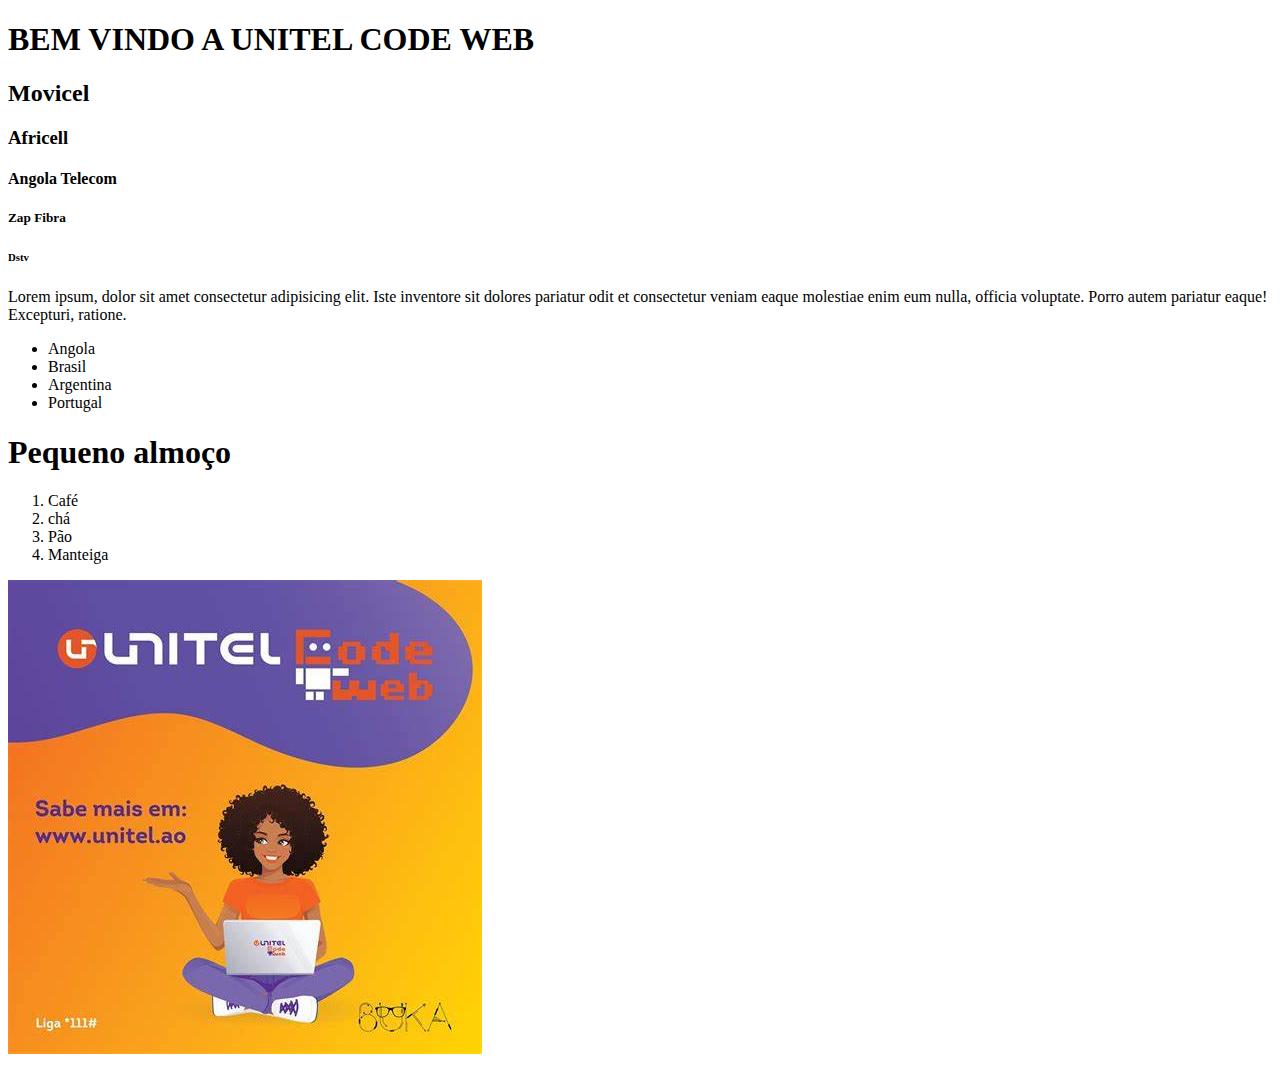
==== index.html @ 83db6b0c "O primeiro codigo" ====
<!DOCTYPE html>
<html lang="pt-br">

<head>
    <meta charset="UTF-8">
    <meta name="viewport" content="width=device-width, initial-scale=1.0">
    <title>Unitel codweb</title>
</head>

<body>
    <h1> BEM VINDO A UNITEL CODE WEB</h1>
    <h2>Movicel</h2>
    <h3>Africell</h3>
    <h4>Angola Telecom</h4>
    <h5>Zap Fibra</h5>
    <h6>Dstv</h6>
    <p>Lorem ipsum, dolor sit amet consectetur adipisicing elit.
        Iste inventore sit dolores pariatur odit et consectetur veniam eaque molestiae enim eum nulla,
        officia voluptate. Porro autem pariatur eaque! Excepturi, ratione.</p>

    <ul>
        <li>Angola</li>
        <li>Brasil</li>
        <li>Argentina</li>
        <li>Portugal</li>

    </ul>

    <h1><b>Pequeno almoço</b></h1>

    <ol>
        <li>Café</li>
        <li>chá</li>
        <li>Pão</li>
        <li>Manteiga</li>

    </ol>

    <img src="unitelcodweb.jpg" alt=">" </body>

</html>
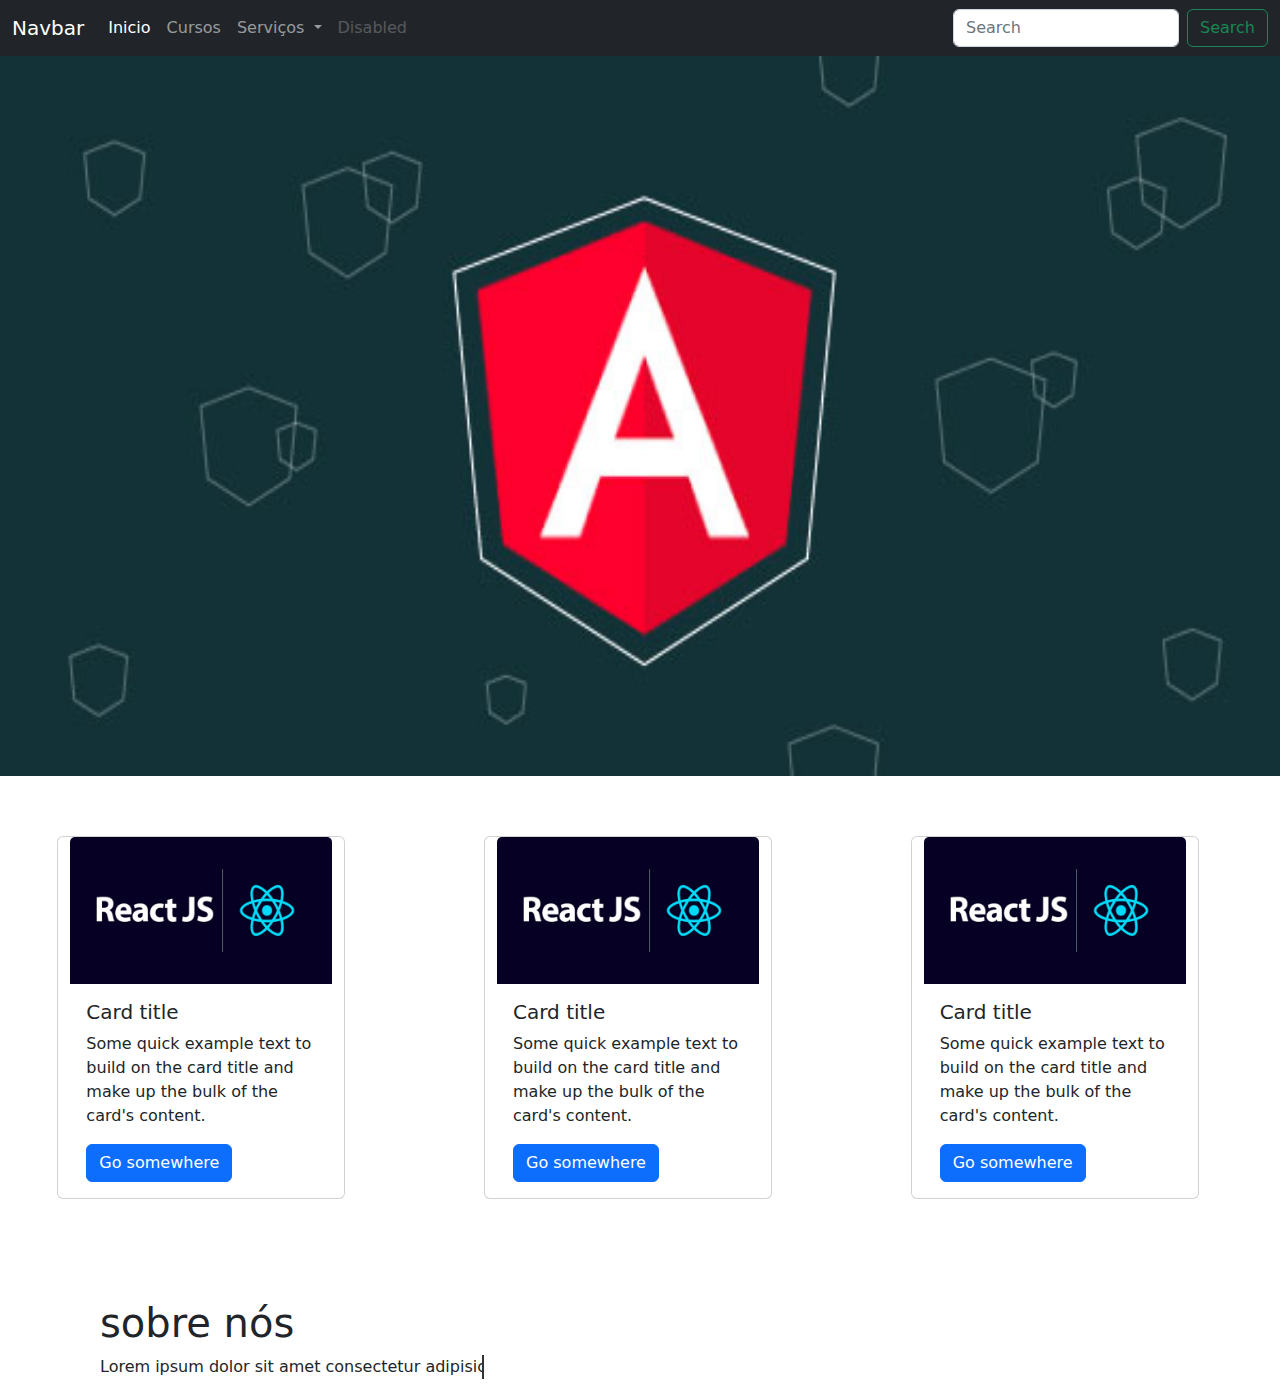
==== commit be1e201c: "codigo alterado" ====
--- a/index.html
+++ b/index.html
@@ -1,41 +1,110 @@
 <!DOCTYPE html>
-<html lang="pt-br">
-
+<html lang="en">
 <head>
     <meta charset="UTF-8">
     <meta name="viewport" content="width=device-width, initial-scale=1.0">
-    <title>Unitel codweb</title>
+    <title>Boostrap 5</title>
+    <link rel="stylesheet" href="bootstrap-5.2.3-dist/bootstrap-5.2.3-dist/css/bootstrap.min.css">
+    <link rel="stylesheet" href="web.css">
 </head>
+<body>
+    
+    <nav class="navbar navbar-expand-lg navbar-dark bg-dark">
+        <div class="container-fluid">
+          <a class="navbar-brand" href="#">Navbar</a>
+          <button class="navbar-toggler" type="button" data-bs-toggle="collapse" data-bs-target="#navbarSupportedContent" aria-controls="navbarSupportedContent" aria-expanded="false" aria-label="Toggle navigation">
+            <span class="navbar-toggler-icon"></span>
+          </button>
+          <div class="collapse navbar-collapse" id="navbarSupportedContent">
+            <ul class="navbar-nav me-auto mb-2 mb-lg-0">
+              <li class="nav-item">
+                <a class="nav-link active" aria-current="page" href="#">Inicio</a>
+              </li>
+              <li class="nav-item">
+                <a class="nav-link" href="#">Cursos</a>
+              </li>
+              <li class="nav-item dropdown">
+                <a class="nav-link dropdown-toggle" href="#" id="navbarDropdown" role="button" data-bs-toggle="dropdown" aria-expanded="false">
+                  Serviços
+                </a>
+                <ul class="dropdown-menu" aria-labelledby="navbarDropdown">
+                  <li><a class="dropdown-item" href="#">Action</a></li>
+                  <li><a class="dropdown-item" href="#">Another action</a></li>
+                  <li><hr class="dropdown-divider"></li>
+                  <li><a class="dropdown-item" href="#">Something else here</a></li>
+                </ul>
+              </li>
+              <li class="nav-item">
+                <a class="nav-link disabled" href="#" tabindex="-1" aria-disabled="true">Disabled</a>
+              </li>
+            </ul>
+            <form class="d-flex">
+              <input class="form-control me-2" type="search" placeholder="Search" aria-label="Search">
+              <button class="btn btn-outline-success" type="submit">Search</button>
+            </form>
+          </div>
+        </div>
+      </nav>
+      <!-----slides------->
 
-<body>
-    <h1> BEM VINDO A UNITEL CODE WEB</h1>
-    <h2>Movicel</h2>
-    <h3>Africell</h3>
-    <h4>Angola Telecom</h4>
-    <h5>Zap Fibra</h5>
-    <h6>Dstv</h6>
-    <p>Lorem ipsum, dolor sit amet consectetur adipisicing elit.
-        Iste inventore sit dolores pariatur odit et consectetur veniam eaque molestiae enim eum nulla,
-        officia voluptate. Porro autem pariatur eaque! Excepturi, ratione.</p>
+      <div id="carouselExampleSlidesOnly" class="carousel slide" data-bs-ride="carousel">
+        <div class="carousel-inner">
+          <div class="carousel-item active">
+            <img src="ImageA.jpg" class="d-block w-100" style="height: 80vh;">
+          </div>
+          <div class="carousel-item">
+            <img src="imagV.png" class="d-block w-100" style="height: 80vh;" alt="...">
+          </div>
+          <div class="carousel-item">
+            <img src="react.png" class="d-block w-100" style="height: 80vh;" alt="...">
+          </div>
+        </div>
+      </div>
+   <!-----fecho----->
 
-    <ul>
-        <li>Angola</li>
-        <li>Brasil</li>
-        <li>Argentina</li>
-        <li>Portugal</li>
+      <div class = "row cursos" >
 
-    </ul>
+        <div class="card" style="width: 18rem;">
+          <img src="reactjs.jpg" class="card-img-top" alt="...">
+          <div class="card-body">
+            <h5 class="card-title">Card title</h5>
+            <p class="card-text">Some quick example text to build on the card title and make up the bulk of the card's content.</p>
+            <a href="#" class="btn btn-primary">Go somewhere</a>
+          </div>
+        </div>
+  
+      
+      <div class="card" style="width: 18rem;">
+        <img src="reactjs.jpg" class="card-img-top" alt="...">
+        <div class="card-body">
+          <h5 class="card-title">Card title</h5>
+          <p class="card-text">Some quick example text to build on the card title and make up the bulk of the card's content.</p>
+          <a href="#" class="btn btn-primary">Go somewhere</a>
+        </div>
+      </div>
+  
+    
+    <div class="card" style="width: 18rem;">
+      <img src="reactjs.jpg" class="card-img-top" alt="...">
+      <div class="card-body">
+        <h5 class="card-title">Card title</h5>
+        <p class="card-text">Some quick example text to build on the card title and make up the bulk of the card's content.</p>
+        <a href="#" class="btn btn-primary">Go somewhere</a>
+      </div>
+    </div>
+      </div>
+      
+      <section id="sobre">
+          <h1>sobre nós</h1>
+          <p class="paragrafo">
+            Lorem ipsum dolor sit amet consectetur adipisicing elit. Maxime vero eos, suscipit libero iste reiciendis rem, corporis, soluta accusamus deleniti porro tempora. Et corporis eveniet odio unde quod consequuntur pariatur.
+          </p>
+      </section>
 
-    <h1><b>Pequeno almoço</b></h1>
 
-    <ol>
-        <li>Café</li>
-        <li>chá</li>
-        <li>Pão</li>
-        <li>Manteiga</li>
 
-    </ol>
 
-    <img src="unitelcodweb.jpg" alt=">" </body>
 
+    <script src="bootstrap-5.2.3-dist/bootstrap-5.2.3-dist/js/bootstrap.bundle.js"></script>
+</body>
 </html>--- a/web.css
+++ b/web.css
@@ -0,0 +1,29 @@
+.carousel{
+    margin-bottom: 60px;
+}
+.cursos{
+    display: flex;
+    justify-content: space-around;
+    margin-bottom: 100px;
+    width: 100%;
+}
+#sobre{
+      width: 30%;
+      margin-left: 100px;
+}
+@keyframes typing{
+    from{
+        width: 0;
+
+    }
+    to{
+        width: 100%;
+    }
+
+}
+.paragrafo{
+    white-space: nowrap;
+    overflow: hidden;
+    border-right: 2px solid #333;
+    animation: typing 4s steps(140, end) infinite ;
+}